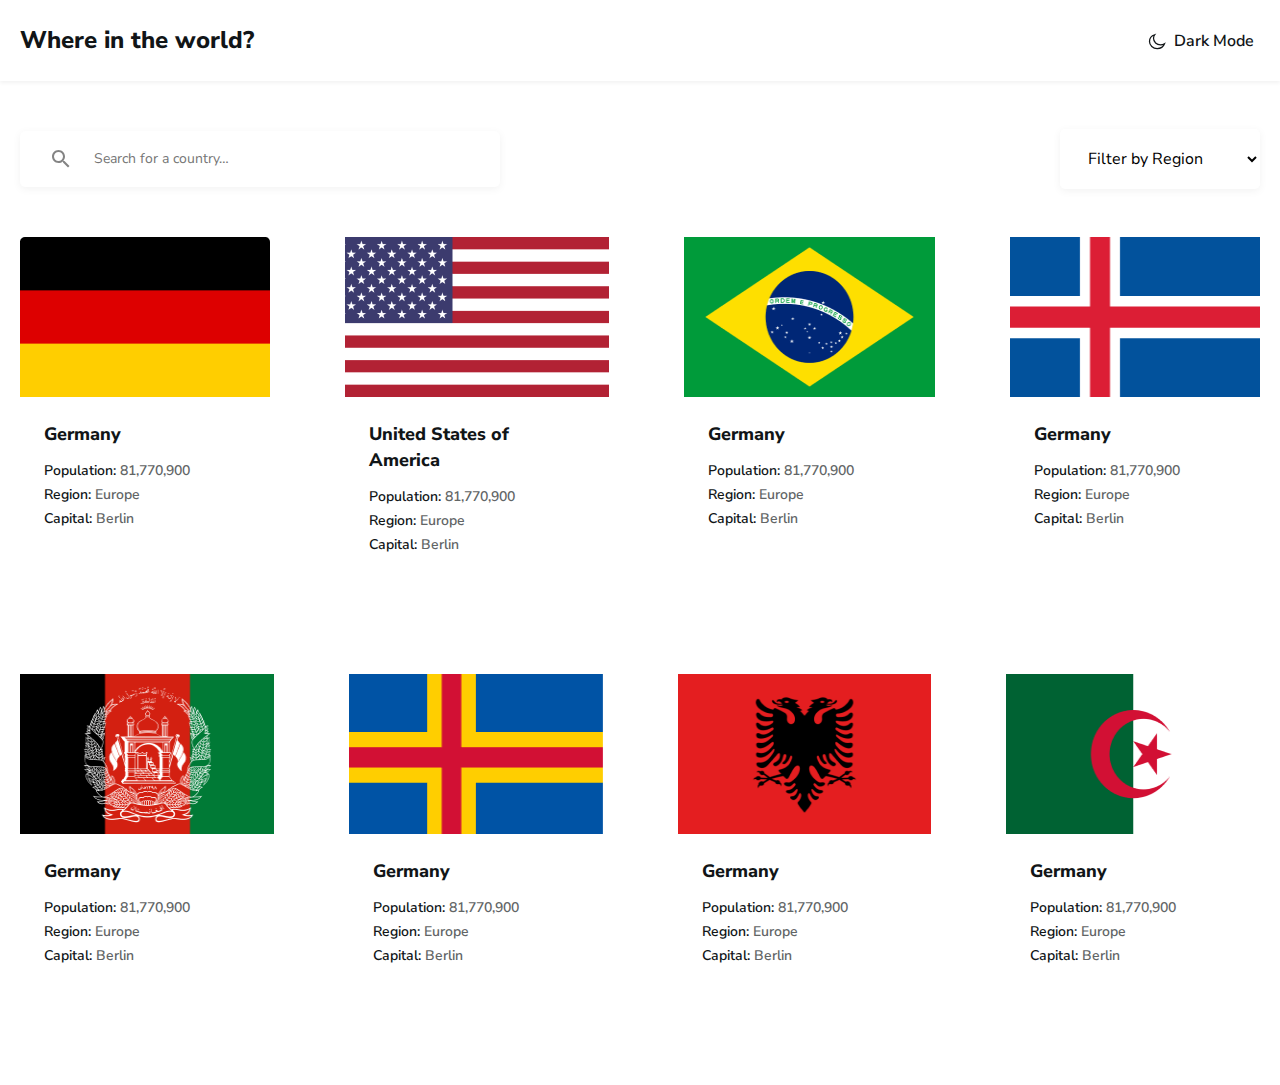
==== index.html @ e4e010d7 "initial commit" ====
<!DOCTYPE html>
<html lang="en">

<head>
  <meta charset="UTF-8">
  <meta http-equiv="X-UA-Compatible" content="IE=edge">
  <meta name="viewport" content="width=device-width, initial-scale=1.0">
  <title>Countries</title>

  <!-- GOOGLE-FONTS -->
  <link rel="preconnect" href="https://fonts.googleapis.com">
  <link rel="preconnect" href="https://fonts.gstatic.com" crossorigin>
  <link
    href="https://fonts.googleapis.com/css2?family=Alata&family=Josefin+Sans:wght@300&family=Nunito+Sans:wght@300;400;800&display=swap"
    rel="stylesheet">

  <!-- STYLES -->
  <link rel="stylesheet" href="./css/normalize.css">
  <link rel="stylesheet" href="./css/style.css">
</head>

<body>

  <!-- SITE-HEADER -->
  <header class="site-header">
    <div class="container">
      <div class="site-header-wrapper">
        <h2 class="site-header-heading">Where in the world?</h2>
        <button class="button">Dark Mode</button>
      </div>
    </div>
  </header>

  <main class="main-content">
    <div class="section-search">
      <div class="container">
        <div class="section-search-wrapper">
          <form action="#">
            <input class="search-input" type="text" placeholder="Search for a country…">
          </form>

          <select name="select" id="select" class="select">
            <option value="option">Filter by Region</option>
            <option value="option">Africa</option>
            <option value="option">America</option>
            <option value="option">Asia</option>
            <option value="option">Europe</option>
            <option value="option">Oceania</option>
          </select>

        </div>
      </div>
    </div>


    <!-- SECTION-ABOUT-STATES -->

    <section class="about-states">
      <div class="container">
        <div class="about-states-wrapper">
          <ul class="about-states-list">
            <li class="about-states-list-item"><img class="about-states-img" src="img/flag-germany.png" alt="flag germania" width="264" height="160" srcset="img/flag-germany.png 1x, img/flag-germany.png@2x 2x">
              <div class="item-block">
                <h2 class="about-states-heading">Germany</h2>
                <p class="about-states-text">Population: <span class="info">81,770,900</span></p>
                <p class="about-states-text">Region: <span class="info"> Europe</span></p>
                <p class="about-states-text">Capital: <span class="info"> Berlin</span></p>
              </div>
            </li>
            <li class="about-states-list-item"><img class="about-states-img" src="img/flag-usa.png" alt="flag usa" width="264" height="160" srcset="img/flag-usa.png 1x, img/flag-usa.png@2x 2x">
              <div class="item-block">
                <h2 class="about-states-heading">United States of America</h2>
                <p class="about-states-text">Population: <span class="info">81,770,900</span></p>
                <p class="about-states-text">Region: <span class="info"> Europe</span></p>
                <p class="about-states-text">Capital: <span class="info"> Berlin</span></p>
              </div>
            </li>
            <li class="about-states-list-item"><img class="about-states-img" src="img/flag-brasil.png" alt="flag germania" width="264" height="160" srcset="img/flag-brasil.png 1x, img/flag-brasil.png@2x 2x">
              <div class="item-block">
                <h2 class="about-states-heading">Germany</h2>
                <p class="about-states-text">Population: <span class="info">81,770,900</span></p>
                <p class="about-states-text">Region: <span class="info"> Europe</span></p>
                <p class="about-states-text">Capital: <span class="info"> Berlin</span></p>
              </div>
            </li>
            <li class="about-states-list-item"><img class="about-states-img" src="img/flag-island.png" alt="flag germania" width="264" height="160" srcset="img/flag-island.png 1x, img/flag-island.png@2x 2x">
              <div class="item-block">
                <h2 class="about-states-heading">Germany</h2>
                <p class="about-states-text">Population: <span class="info">81,770,900</span></p>
                <p class="about-states-text">Region: <span class="info"> Europe</span></p>
                <p class="about-states-text">Capital: <span class="info"> Berlin</span></p>
              </div>
            </li>
          </ul>

          <ul class="about-states-list">
            <li class="about-states-list-item about-states-item"><img class="about-states-img" src="img/flag-afganistan.png" alt="flag germania" width="264" height="160" srcset="img/flag-afganistan.png 1x, img/flag-afganistan.png@2x 2x">
              <div class="item-block">
                <h2 class="about-states-heading">Germany</h2>
                <p class="about-states-text">Population: <span class="info">81,770,900</span></p>
                <p class="about-states-text">Region: <span class="info"> Europe</span></p>
                <p class="about-states-text">Capital: <span class="info"> Berlin</span></p>
              </div>
            </li>
            <li class="about-states-list-item about-states-item"><img class="about-states-img" src="img/aland-islands.png" alt="flag germania" width="264" height="160" srcset="img/aland-islands.png 1x, img/flag-aland-islands.png@2x 2x">
              <div class="item-block">
                <h2 class="about-states-heading">Germany</h2>
                <p class="about-states-text">Population: <span class="info">81,770,900</span></p>
                <p class="about-states-text">Region: <span class="info"> Europe</span></p>
                <p class="about-states-text">Capital: <span class="info"> Berlin</span></p>
              </div>
            </li>
            <li class="about-states-list-item about-states-item"><img class="about-states-img" src="img/flag-albaniya.png" alt="flag germania" width="264" height="160" srcset="img/flag-albaniya.png 1x, img/flag-albaniya.png@2x 2x">
              <div class="item-block">
                <h2 class="about-states-heading">Germany</h2>
                <p class="about-states-text">Population: <span class="info">81,770,900</span></p>
                <p class="about-states-text">Region: <span class="info"> Europe</span></p>
                <p class="about-states-text">Capital: <span class="info"> Berlin</span></p>
              </div>
            </li>
            <li class="about-states-list-item about-states-item"><img class="about-states-img" src="img/flag-alegria.png" alt="flag germania" width="264" height="160" srcset="img/flag-alegria.png 1x, img/flag-alegria.png@2x 2x">
              <div class="item-block">
                <h2 class="about-states-heading">Germany</h2>
                <p class="about-states-text">Population: <span class="info">81,770,900</span></p>
                <p class="about-states-text">Region: <span class="info"> Europe</span></p>
                <p class="about-states-text">Capital: <span class="info"> Berlin</span></p>
              </div>
            </li>
          </ul>
        </div>
      </div>
    </section>
  </main>
  <script src="./js/main.js"></script>
</body>

</html>
---- css/style.css ----
/* CUSTOM */
:root {
  --primary: #111517;
  --text-color:#333;
}

* {
  box-sizing: border-box;
}

/* GLOBAL FOCUS */
*:focus {
  outline: 3px dashed var(--hover-color);
  outline-offset: 3px;
  transition: 0.4s ease;
}

html {
  height: 100%;
  scroll-behavior: smooth;
}

body {
  display: flex;
  flex-direction: column;
  height: 100%;
  padding: 0;
  margin: 0;
  font-family: 'Nunito Sans', 'Arial', sans-serif;
  font-weight: 300;
}

img {
  max-width: 100%;
  height: auto;
}

 /* CONTAINER */
 .container {
  width: 100%;
  max-width: 1280px;
  padding-left: 20px;
  padding-right: 20px;
  margin-left: auto;
  margin-right: auto;
}

.dark-mode {
  background-color: #000;
  color: #fff;
}

/* SITE-HEADER */

.site-header {
  padding-top: 24px;
  padding-bottom: 24px;
  margin-bottom: 24px;
  background-color: #fff;
  box-shadow: 0px 2px 4px rgba(0, 0, 0, 0.0562443);
}

.site-header-wrapper {
  display: flex;
  justify-content: space-between;
  align-items: center;
}

.site-header-heading {
  display: inline-block;
  margin: 0;
  flex-shrink: 0;
  font-size: 24px;
  font-weight: 800;
  line-height: 33px;
  color: var(--primary);
}

.button {
  flex-shrink: 0;
  padding-left: 27px;
  font-size: 16px;
  font-weight: 600;
  line-height: 22px;
  border: none;
  color: var(--primary);
  background-color: #fff;
  font-weight: 600;
  background-image: url("../img/month.svg");
  background-repeat: no-repeat;
  background-position:  left center;
}


/* SECTION-SEARCH-WRAPPER */

.section-search {
  padding-top: 24px;
  padding-bottom: 24px;
}

.section-search-wrapper {
  display: flex;
  justify-content: space-between;
  align-items: center;
}

.search-input {
  width: 480px;
  padding-top: 18px;
  padding-bottom: 18px;
  padding-left: 74px;
  font-size: 14px;
  font-weight: 400;
  line-height: 20px;
  border: none;
  background-color: #fff;
  color: #848484;
  box-shadow: 0px 2px 9px rgba(0, 0, 0, 0.0532439);
  border-radius: 5px;
  background-image: url("../img/search.svg");
  background-repeat: no-repeat;
  background-size: 18px 18px;
  background-position: 32px center ;
}

.select {
  width: 200px;
  padding: 18px 7px 18px 24px;
  border: none;
  background: #fff;
  box-shadow: 0px 2px 9px rgba(0, 0, 0, 0.0532439);
  border-radius: 5px;
}


/* SECTION-ABOUT-STATES */

.about-states {
  padding-top: 24px;
}

.about-states-wrapper {
  color: #fafafa;
}

.about-states-list {
  display: flex;
  flex-wrap: nowrap;
  padding: 0;
  margin: 0;
  list-style: none;
  flex-shrink: 0;
}

.about-states-list-item {
  max-width: 264px;
}

.about-states-list-item:not(:last-child) {
  margin-right: 75px;
  margin-bottom: 75px;
}

.about-states-item {
  margin-bottom: 0;
}

.about-states-img {
  display: block;
  width: 264px;
  height: 160px;
}

.item-block {
  padding: 24px 75px 46px 24px;
}

.about-states-heading {
  margin: 0;
  margin-bottom: 16px;
  display: inline-block;
  font-size: 18px;
  font-weight: 800;
  line-height: 26px;
  color: var(--primary);
}

.about-states-text {
  margin: 0;
  font-size: 14px;
  font-weight: 600;
  line-height: 16px;
  color: var(--primary);
}

.about-states-text:not(:last-child) {
  margin-bottom: 8px;
}

.info {
  color: rgb(98,101,102);
}
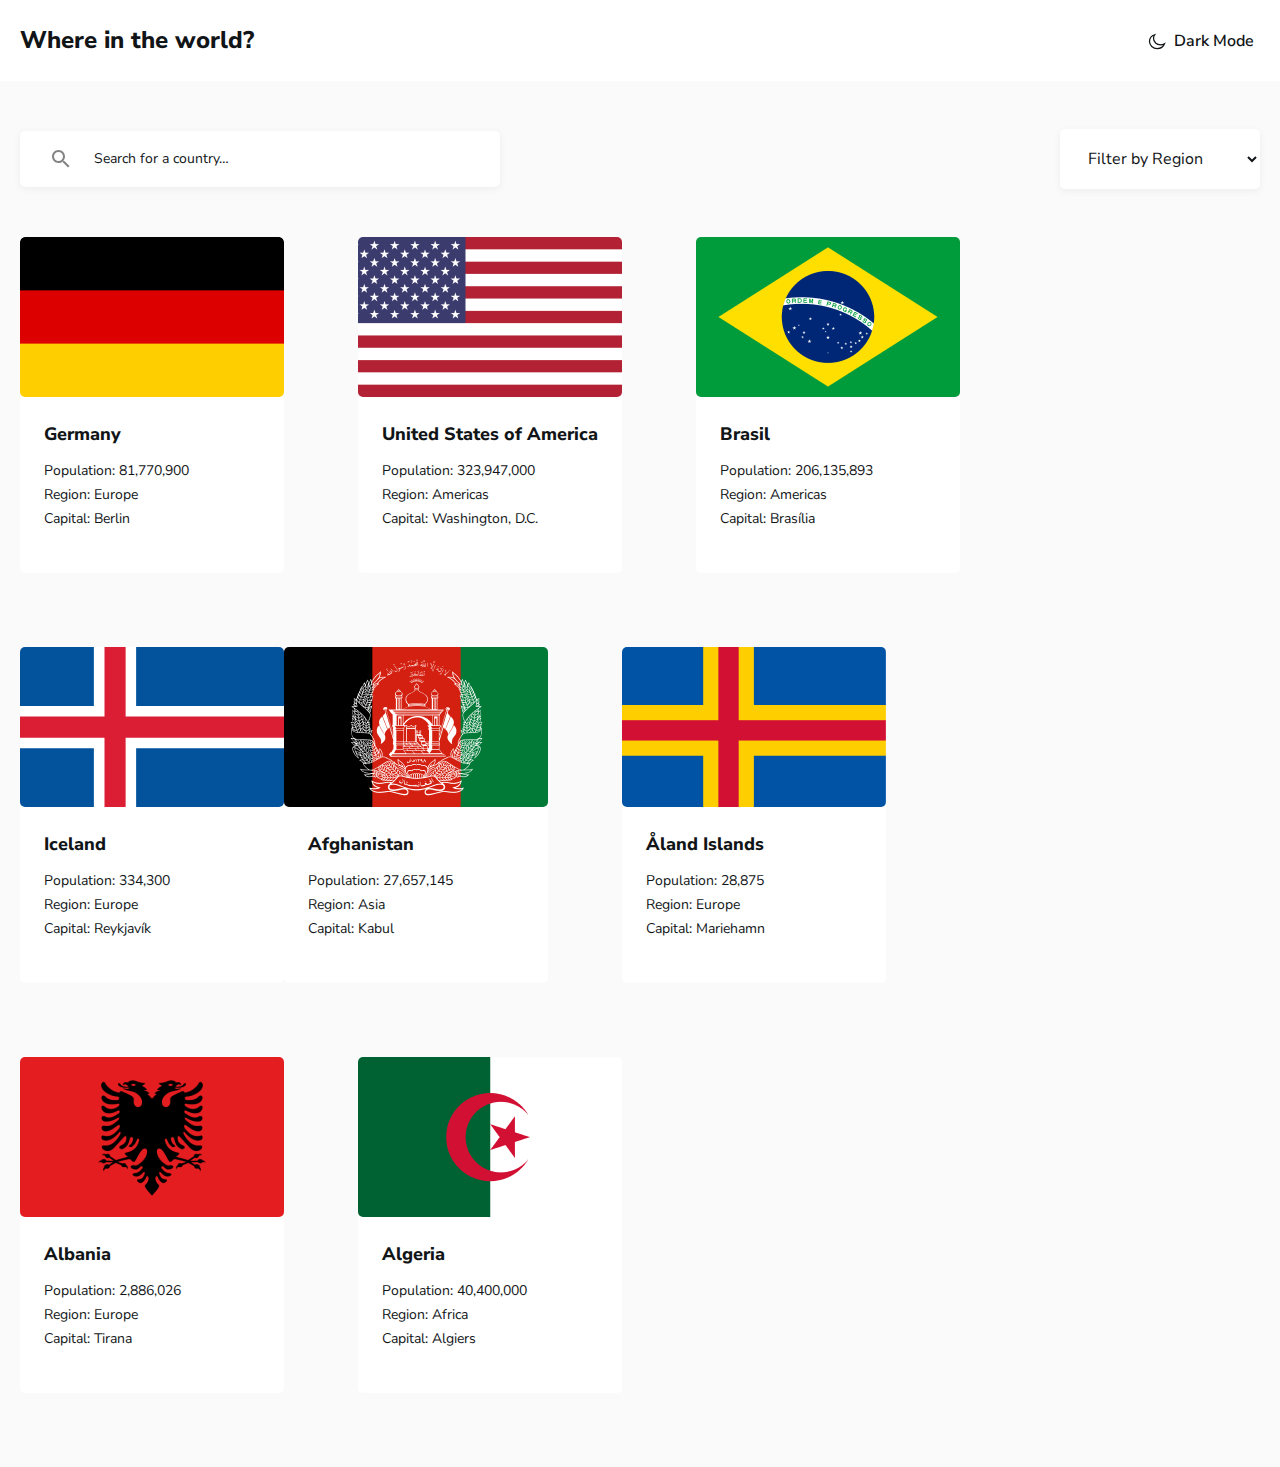
==== commit 149659ea: "add main-content and styles" ====
--- a/index.html
+++ b/index.html
@@ -61,7 +61,7 @@
           <ul class="about-states-list">
             <li class="about-states-list-item"><img class="about-states-img" src="img/flag-germany.png" alt="flag germania" width="264" height="160" srcset="img/flag-germany.png 1x, img/flag-germany.png@2x 2x">
               <div class="item-block">
-                <h2 class="about-states-heading">Germany</h2>
+                <a href="#" class="about-states-link">Germany</a>
                 <p class="about-states-text">Population: <span class="info">81,770,900</span></p>
                 <p class="about-states-text">Region: <span class="info"> Europe</span></p>
                 <p class="about-states-text">Capital: <span class="info"> Berlin</span></p>
@@ -69,61 +69,58 @@
             </li>
             <li class="about-states-list-item"><img class="about-states-img" src="img/flag-usa.png" alt="flag usa" width="264" height="160" srcset="img/flag-usa.png 1x, img/flag-usa.png@2x 2x">
               <div class="item-block">
-                <h2 class="about-states-heading">United States of America</h2>
-                <p class="about-states-text">Population: <span class="info">81,770,900</span></p>
-                <p class="about-states-text">Region: <span class="info"> Europe</span></p>
-                <p class="about-states-text">Capital: <span class="info"> Berlin</span></p>
+                <a href="#" class="about-states-link">United States of America</a>
+                <p class="about-states-text">Population: <span class="info">323,947,000</span></p>
+                <p class="about-states-text">Region: <span class="info">Americas</span></p>
+                <p class="about-states-text">Capital: <span class="info">Washington, D.C.</span></p>
               </div>
             </li>
             <li class="about-states-list-item"><img class="about-states-img" src="img/flag-brasil.png" alt="flag germania" width="264" height="160" srcset="img/flag-brasil.png 1x, img/flag-brasil.png@2x 2x">
               <div class="item-block">
-                <h2 class="about-states-heading">Germany</h2>
-                <p class="about-states-text">Population: <span class="info">81,770,900</span></p>
-                <p class="about-states-text">Region: <span class="info"> Europe</span></p>
-                <p class="about-states-text">Capital: <span class="info"> Berlin</span></p>
+                <a href="#" class="about-states-link">Brasil</a>
+                <p class="about-states-text">Population: <span class="info">206,135,893</span></p>
+                <p class="about-states-text">Region: <span class="info">Americas</span></p>
+                <p class="about-states-text">Capital: <span class="info">Brasília</span></p>
               </div>
             </li>
             <li class="about-states-list-item"><img class="about-states-img" src="img/flag-island.png" alt="flag germania" width="264" height="160" srcset="img/flag-island.png 1x, img/flag-island.png@2x 2x">
               <div class="item-block">
-                <h2 class="about-states-heading">Germany</h2>
-                <p class="about-states-text">Population: <span class="info">81,770,900</span></p>
+                <a href="#" class="about-states-link">Iceland</a>
+                <p class="about-states-text">Population: <span class="info">334,300</span></p>
                 <p class="about-states-text">Region: <span class="info"> Europe</span></p>
-                <p class="about-states-text">Capital: <span class="info"> Berlin</span></p>
+                <p class="about-states-text">Capital: <span class="info">Reykjavík</span></p>
               </div>
             </li>
-          </ul>
-
-          <ul class="about-states-list">
             <li class="about-states-list-item about-states-item"><img class="about-states-img" src="img/flag-afganistan.png" alt="flag germania" width="264" height="160" srcset="img/flag-afganistan.png 1x, img/flag-afganistan.png@2x 2x">
               <div class="item-block">
-                <h2 class="about-states-heading">Germany</h2>
-                <p class="about-states-text">Population: <span class="info">81,770,900</span></p>
-                <p class="about-states-text">Region: <span class="info"> Europe</span></p>
-                <p class="about-states-text">Capital: <span class="info"> Berlin</span></p>
+                <a href="#" class="about-states-link">Afghanistan</a>
+                <p class="about-states-text">Population: <span class="info"> 27,657,145</span></p>
+                <p class="about-states-text">Region: <span class="info">Asia</span></p>
+                <p class="about-states-text">Capital: <span class="info">Kabul</span></p>
               </div>
             </li>
             <li class="about-states-list-item about-states-item"><img class="about-states-img" src="img/aland-islands.png" alt="flag germania" width="264" height="160" srcset="img/aland-islands.png 1x, img/flag-aland-islands.png@2x 2x">
               <div class="item-block">
-                <h2 class="about-states-heading">Germany</h2>
-                <p class="about-states-text">Population: <span class="info">81,770,900</span></p>
-                <p class="about-states-text">Region: <span class="info"> Europe</span></p>
-                <p class="about-states-text">Capital: <span class="info"> Berlin</span></p>
+                <a href="#" class="about-states-link">Åland Islands</a>
+                <p class="about-states-text">Population: <span class="info">28,875</span></p>
+                <p class="about-states-text">Region: <span class="info">Europe</span></p>
+                <p class="about-states-text">Capital: <span class="info">Mariehamn</span></p>
               </div>
             </li>
             <li class="about-states-list-item about-states-item"><img class="about-states-img" src="img/flag-albaniya.png" alt="flag germania" width="264" height="160" srcset="img/flag-albaniya.png 1x, img/flag-albaniya.png@2x 2x">
               <div class="item-block">
-                <h2 class="about-states-heading">Germany</h2>
-                <p class="about-states-text">Population: <span class="info">81,770,900</span></p>
+                <a href="#" class="about-states-link">Albania</a>
+                <p class="about-states-text">Population: <span class="info">2,886,026</span></p>
                 <p class="about-states-text">Region: <span class="info"> Europe</span></p>
-                <p class="about-states-text">Capital: <span class="info"> Berlin</span></p>
+                <p class="about-states-text">Capital: <span class="info">Tirana</span></p>
               </div>
             </li>
             <li class="about-states-list-item about-states-item"><img class="about-states-img" src="img/flag-alegria.png" alt="flag germania" width="264" height="160" srcset="img/flag-alegria.png 1x, img/flag-alegria.png@2x 2x">
               <div class="item-block">
-                <h2 class="about-states-heading">Germany</h2>
-                <p class="about-states-text">Population: <span class="info">81,770,900</span></p>
-                <p class="about-states-text">Region: <span class="info"> Europe</span></p>
-                <p class="about-states-text">Capital: <span class="info"> Berlin</span></p>
+                <a href="#" class="about-states-link">Algeria</a>
+                <p class="about-states-text">Population: <span class="info">40,400,000</span></p>
+                <p class="about-states-text">Region: <span class="info">Africa</span></p>
+                <p class="about-states-text">Capital: <span class="info">Algiers</span></p>
               </div>
             </li>
           </ul>
--- a/css/style.css
+++ b/css/style.css
@@ -1,7 +1,24 @@
 /* CUSTOM */
 :root {
   --primary: #111517;
-  --text-color:#333;
+  --header-bg: #fff;
+  --main-content-bg: #FAFAFA;
+  --card-bg: #fff;
+  --card-text: #111517;
+  --text-color: #979899;
+  --select-text: #111517;
+  --button-color: #fff;
+}
+
+.dark-mode {
+  --primary: #fff;
+  --header-bg: #2B3844;
+  --main-content-bg: #202C36;
+  --card-bg: #2B3844;
+  --card-text:#848484;
+  --text-color: #fff;
+  --select-text: #fff;
+  --button-color: #111517;
 }
 
 * {
@@ -38,25 +55,21 @@
  /* CONTAINER */
  .container {
   width: 100%;
-  max-width: 1280px;
+  max-width: 1320px;
   padding-left: 20px;
   padding-right: 20px;
   margin-left: auto;
   margin-right: auto;
 }
 
-.dark-mode {
-  background-color: #000;
-  color: #fff;
-}
+
 
 /* SITE-HEADER */
 
 .site-header {
   padding-top: 24px;
   padding-bottom: 24px;
-  margin-bottom: 24px;
-  background-color: #fff;
+  background-color: var(--header-bg);
   box-shadow: 0px 2px 4px rgba(0, 0, 0, 0.0562443);
 }
 
@@ -84,11 +97,17 @@
   line-height: 22px;
   border: none;
   color: var(--primary);
-  background-color: #fff;
+  background-color: initial;
   font-weight: 600;
   background-image: url("../img/month.svg");
   background-repeat: no-repeat;
   background-position:  left center;
+}
+
+
+.main-content {
+  padding-top: 24px;
+  background-color: var(--main-content-bg);
 }
 
 
@@ -114,8 +133,8 @@
   font-weight: 400;
   line-height: 20px;
   border: none;
-  background-color: #fff;
-  color: #848484;
+  background-color: var(--header-bg);
+  color:var(--primary);
   box-shadow: 0px 2px 9px rgba(0, 0, 0, 0.0532439);
   border-radius: 5px;
   background-image: url("../img/search.svg");
@@ -124,11 +143,19 @@
   background-position: 32px center ;
 }
 
+.search-input::placeholder {
+  font-size: 14px;
+  font-weight: 400;
+  line-height: 20px;
+  color:var(--primary);
+}
+
 .select {
   width: 200px;
   padding: 18px 7px 18px 24px;
   border: none;
-  background: #fff;
+  background-color: var(--header-bg);
+  color:var(--primary);
   box-shadow: 0px 2px 9px rgba(0, 0, 0, 0.0532439);
   border-radius: 5px;
 }
@@ -138,15 +165,12 @@
 
 .about-states {
   padding-top: 24px;
-}
-
-.about-states-wrapper {
-  color: #fafafa;
+
 }
 
 .about-states-list {
   display: flex;
-  flex-wrap: nowrap;
+  flex-wrap: wrap;
   padding: 0;
   margin: 0;
   list-style: none;
@@ -155,28 +179,28 @@
 
 .about-states-list-item {
   max-width: 264px;
-}
-
-.about-states-list-item:not(:last-child) {
-  margin-right: 75px;
-  margin-bottom: 75px;
-}
-
-.about-states-item {
-  margin-bottom: 0;
+  border-radius: 5px;
+  background-color: var(--card-bg);
+  margin-right: 74px;
+  margin-bottom: 74px;
+}
+
+.about-states-list-item:nth-child(4n) {
+  margin-right: 0;
 }
 
 .about-states-img {
   display: block;
   width: 264px;
   height: 160px;
+  border-radius: 5px;
 }
 
 .item-block {
-  padding: 24px 75px 46px 24px;
-}
-
-.about-states-heading {
+  padding: 24px 0px 46px 24px;
+}
+
+.about-states-link {
   margin: 0;
   margin-bottom: 16px;
   display: inline-block;
@@ -184,12 +208,13 @@
   font-weight: 800;
   line-height: 26px;
   color: var(--primary);
+  text-decoration: none;
 }
 
 .about-states-text {
   margin: 0;
   font-size: 14px;
-  font-weight: 600;
+  font-weight: 400;
   line-height: 16px;
   color: var(--primary);
 }
@@ -199,5 +224,8 @@
 }
 
 .info {
-  color: rgb(98,101,102);
+  font-size: 14px;
+  font-weight: 400;
+  line-height: 16px;
+  color: var(--card-text);
 }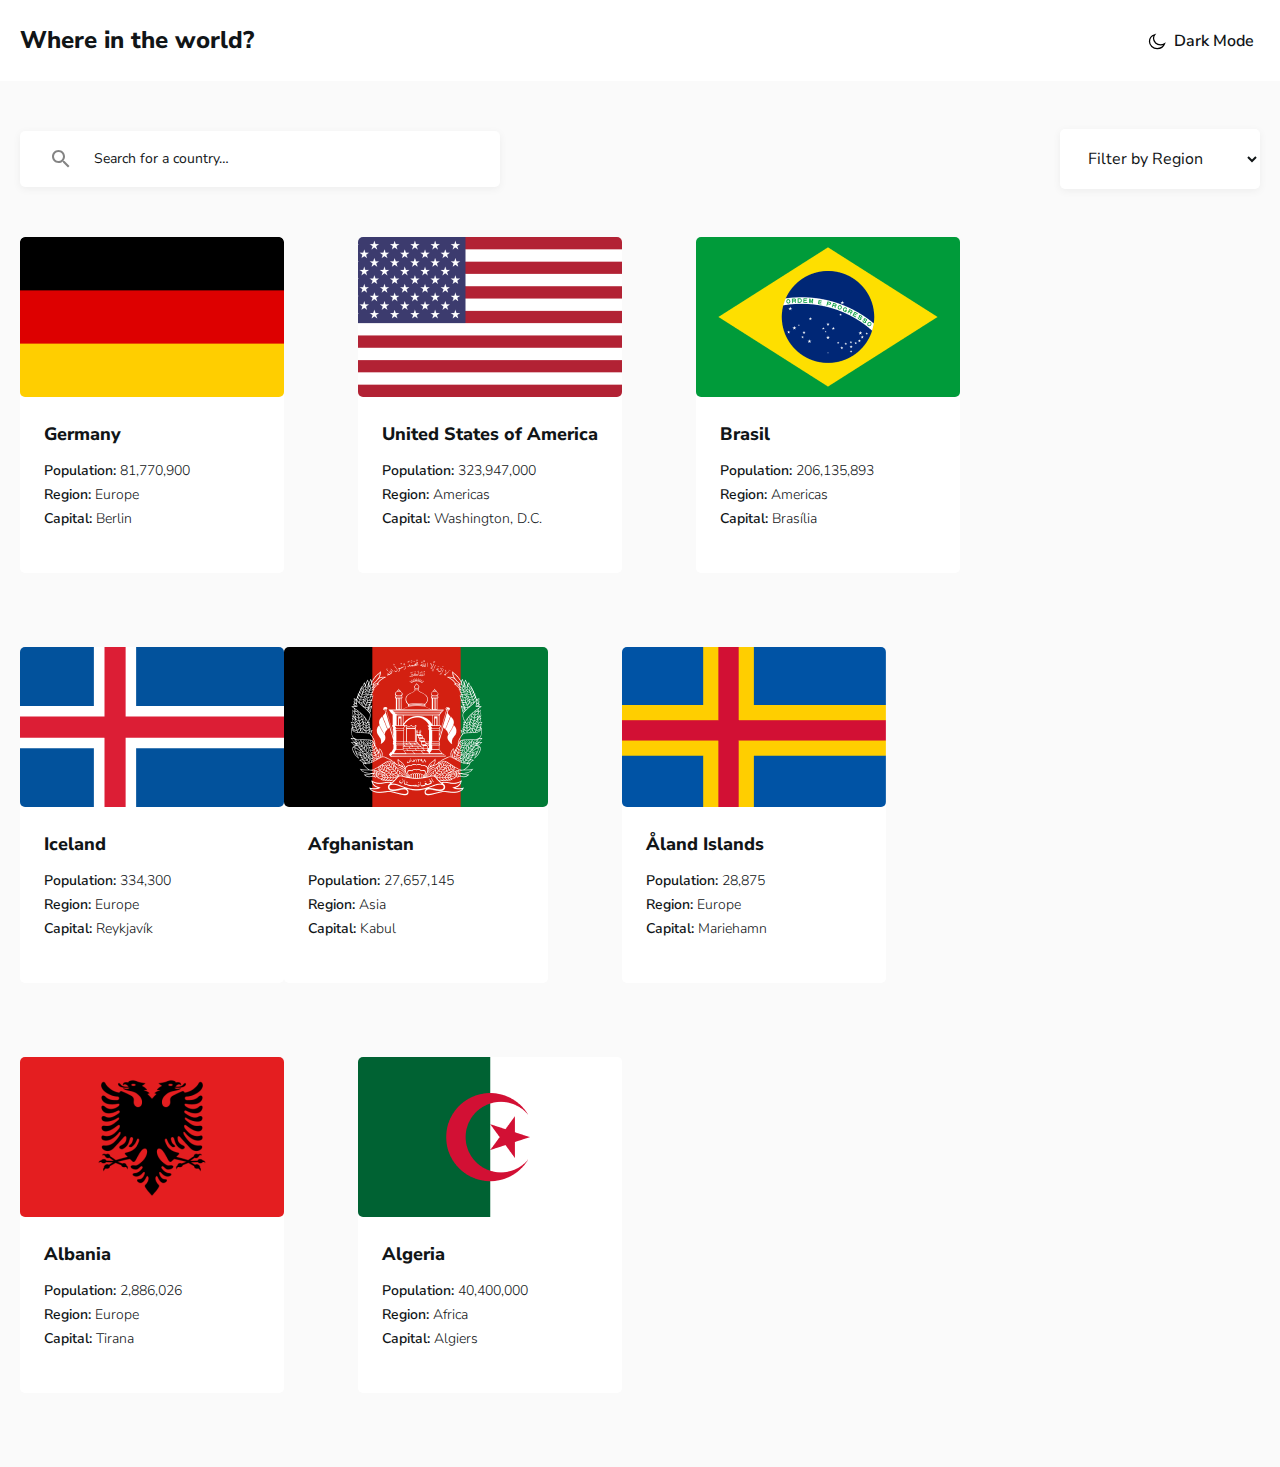
==== commit fc8e3f07: "Add page more and styles" ====
--- a/index.html
+++ b/index.html
@@ -26,7 +26,7 @@
     <div class="container">
       <div class="site-header-wrapper">
         <h2 class="site-header-heading">Where in the world?</h2>
-        <button class="button">Dark Mode</button>
+        <button class="button" type="button" id="chk">Dark Mode</button>
       </div>
     </div>
   </header>
@@ -40,7 +40,7 @@
           </form>
 
           <select name="select" id="select" class="select">
-            <option value="option">Filter by Region</option>
+            <option value="option" disabled selected>Filter by Region</option>
             <option value="option">Africa</option>
             <option value="option">America</option>
             <option value="option">Asia</option>
@@ -59,23 +59,27 @@
       <div class="container">
         <div class="about-states-wrapper">
           <ul class="about-states-list">
-            <li class="about-states-list-item"><img class="about-states-img" src="img/flag-germany.png" alt="flag germania" width="264" height="160" srcset="img/flag-germany.png 1x, img/flag-germany.png@2x 2x">
+            <li class="about-states-list-item"><img class="about-states-img" src="img/flag-germany.png"
+                alt="flag germania" width="264" height="160"
+                srcset="img/flag-germany.png 1x, img/flag-germany.png@2x 2x">
               <div class="item-block">
-                <a href="#" class="about-states-link">Germany</a>
+                <a href="more.html" class="about-states-link">Germany</a>
                 <p class="about-states-text">Population: <span class="info">81,770,900</span></p>
                 <p class="about-states-text">Region: <span class="info"> Europe</span></p>
                 <p class="about-states-text">Capital: <span class="info"> Berlin</span></p>
               </div>
             </li>
-            <li class="about-states-list-item"><img class="about-states-img" src="img/flag-usa.png" alt="flag usa" width="264" height="160" srcset="img/flag-usa.png 1x, img/flag-usa.png@2x 2x">
+            <li class="about-states-list-item"><img class="about-states-img" src="img/flag-usa.png" alt="flag usa"
+                width="264" height="160" srcset="img/flag-usa.png 1x, img/flag-usa.png@2x 2x">
               <div class="item-block">
-                <a href="#" class="about-states-link">United States of America</a>
+                <a href="more.html" class="about-states-link">United States of America</a>
                 <p class="about-states-text">Population: <span class="info">323,947,000</span></p>
                 <p class="about-states-text">Region: <span class="info">Americas</span></p>
                 <p class="about-states-text">Capital: <span class="info">Washington, D.C.</span></p>
               </div>
             </li>
-            <li class="about-states-list-item"><img class="about-states-img" src="img/flag-brasil.png" alt="flag germania" width="264" height="160" srcset="img/flag-brasil.png 1x, img/flag-brasil.png@2x 2x">
+            <li class="about-states-list-item"><img class="about-states-img" src="img/flag-brasil.png"
+                alt="flag germania" width="264" height="160" srcset="img/flag-brasil.png 1x, img/flag-brasil.png@2x 2x">
               <div class="item-block">
                 <a href="#" class="about-states-link">Brasil</a>
                 <p class="about-states-text">Population: <span class="info">206,135,893</span></p>
@@ -83,41 +87,50 @@
                 <p class="about-states-text">Capital: <span class="info">Brasília</span></p>
               </div>
             </li>
-            <li class="about-states-list-item"><img class="about-states-img" src="img/flag-island.png" alt="flag germania" width="264" height="160" srcset="img/flag-island.png 1x, img/flag-island.png@2x 2x">
+            <li class="about-states-list-item"><img class="about-states-img" src="img/flag-island.png"
+                alt="flag germania" width="264" height="160" srcset="img/flag-island.png 1x, img/flag-island.png@2x 2x">
               <div class="item-block">
-                <a href="#" class="about-states-link">Iceland</a>
+                <a href="more.html" class="about-states-link">Iceland</a>
                 <p class="about-states-text">Population: <span class="info">334,300</span></p>
                 <p class="about-states-text">Region: <span class="info"> Europe</span></p>
                 <p class="about-states-text">Capital: <span class="info">Reykjavík</span></p>
               </div>
             </li>
-            <li class="about-states-list-item about-states-item"><img class="about-states-img" src="img/flag-afganistan.png" alt="flag germania" width="264" height="160" srcset="img/flag-afganistan.png 1x, img/flag-afganistan.png@2x 2x">
+            <li class="about-states-list-item about-states-item"><img class="about-states-img"
+                src="img/flag-afganistan.png" alt="flag germania" width="264" height="160"
+                srcset="img/flag-afganistan.png 1x, img/flag-afganistan.png@2x 2x">
               <div class="item-block">
-                <a href="#" class="about-states-link">Afghanistan</a>
+                <a href="more.html" class="about-states-link">Afghanistan</a>
                 <p class="about-states-text">Population: <span class="info"> 27,657,145</span></p>
                 <p class="about-states-text">Region: <span class="info">Asia</span></p>
                 <p class="about-states-text">Capital: <span class="info">Kabul</span></p>
               </div>
             </li>
-            <li class="about-states-list-item about-states-item"><img class="about-states-img" src="img/aland-islands.png" alt="flag germania" width="264" height="160" srcset="img/aland-islands.png 1x, img/flag-aland-islands.png@2x 2x">
+            <li class="about-states-list-item about-states-item"><img class="about-states-img"
+                src="img/aland-islands.png" alt="flag germania" width="264" height="160"
+                srcset="img/aland-islands.png 1x, img/flag-aland-islands.png@2x 2x">
               <div class="item-block">
-                <a href="#" class="about-states-link">Åland Islands</a>
+                <a href="more.html" class="about-states-link">Åland Islands</a>
                 <p class="about-states-text">Population: <span class="info">28,875</span></p>
                 <p class="about-states-text">Region: <span class="info">Europe</span></p>
                 <p class="about-states-text">Capital: <span class="info">Mariehamn</span></p>
               </div>
             </li>
-            <li class="about-states-list-item about-states-item"><img class="about-states-img" src="img/flag-albaniya.png" alt="flag germania" width="264" height="160" srcset="img/flag-albaniya.png 1x, img/flag-albaniya.png@2x 2x">
+            <li class="about-states-list-item about-states-item"><img class="about-states-img"
+                src="img/flag-albaniya.png" alt="flag germania" width="264" height="160"
+                srcset="img/flag-albaniya.png 1x, img/flag-albaniya.png@2x 2x">
               <div class="item-block">
-                <a href="#" class="about-states-link">Albania</a>
+                <a href="more.html" class="about-states-link">Albania</a>
                 <p class="about-states-text">Population: <span class="info">2,886,026</span></p>
                 <p class="about-states-text">Region: <span class="info"> Europe</span></p>
                 <p class="about-states-text">Capital: <span class="info">Tirana</span></p>
               </div>
             </li>
-            <li class="about-states-list-item about-states-item"><img class="about-states-img" src="img/flag-alegria.png" alt="flag germania" width="264" height="160" srcset="img/flag-alegria.png 1x, img/flag-alegria.png@2x 2x">
+            <li class="about-states-list-item about-states-item"><img class="about-states-img"
+                src="img/flag-alegria.png" alt="flag germania" width="264" height="160"
+                srcset="img/flag-alegria.png 1x, img/flag-alegria.png@2x 2x">
               <div class="item-block">
-                <a href="#" class="about-states-link">Algeria</a>
+                <a href="more.html" class="about-states-link">Algeria</a>
                 <p class="about-states-text">Population: <span class="info">40,400,000</span></p>
                 <p class="about-states-text">Region: <span class="info">Africa</span></p>
                 <p class="about-states-text">Capital: <span class="info">Algiers</span></p>
--- a/css/style.css
+++ b/css/style.css
@@ -27,7 +27,7 @@
 
 /* GLOBAL FOCUS */
 *:focus {
-  outline: 3px dashed var(--hover-color);
+  outline: 3px dashed var(--primary);
   outline-offset: 3px;
   transition: 0.4s ease;
 }
@@ -82,6 +82,7 @@
 .site-header-heading {
   display: inline-block;
   margin: 0;
+  margin-right: 25px;
   flex-shrink: 0;
   font-size: 24px;
   font-weight: 800;
@@ -165,7 +166,6 @@
 
 .about-states {
   padding-top: 24px;
-
 }
 
 .about-states-list {
@@ -201,6 +201,7 @@
 }
 
 .about-states-link {
+  display: inline-block;
   margin: 0;
   margin-bottom: 16px;
   display: inline-block;
@@ -214,7 +215,7 @@
 .about-states-text {
   margin: 0;
   font-size: 14px;
-  font-weight: 400;
+  font-weight: 600;
   line-height: 16px;
   color: var(--primary);
 }
@@ -225,7 +226,111 @@
 
 .info {
   font-size: 14px;
-  font-weight: 400;
+  font-weight: 300;
   line-height: 16px;
-  color: var(--card-text);
-}+  color: var(--primary);
+}
+
+
+
+/* PAGE MORE */
+.main-page-more {
+  padding-top: 80px;
+  padding-bottom: 343px;
+}
+
+.site-main {
+}
+
+.back-link-block {
+  padding-bottom: 80px;
+}
+.back-link {
+  display: inline-block;
+  padding: 10px 32px;
+  font-size: 16px;
+  font-weight: 300;
+  line-height: 20px;
+  box-shadow: 0px 0px 7px rgba(0, 0, 0, 0.293139);
+  border-radius: 6px;
+  color: var(--primary);
+  text-decoration: none;
+}
+
+.back-link-text {
+  margin-left: 11px;
+}
+
+.warapper {
+  display: flex;
+  justify-content: space-between;
+  align-items: center;
+}
+.flag-img {
+  display: block;
+  width: 560px;
+  height: 401px;
+  border-radius: 5px;
+}
+.text-info-wrapper {
+  display: flex;
+  justify-content: space-between;
+}
+.more-info-heading {
+  display: inline-block;
+  margin: 0;
+  margin-bottom: 23px;
+  font-size: 32px;
+  font-weight: 800;
+  line-height: 44px;
+  color: var(--primary);
+}
+.more-info-text-block-left {
+  margin-right: 141px;
+}
+.about-states-text {
+}
+.info {
+}
+.more-info-text-block-right {
+}
+
+.more-info-bottom-block {
+  padding-top: 70px;
+}
+.bottom-block-heading {
+  display: inline-block;
+  margin: 0;
+  margin-right: 15px;
+  font-weight: 600;
+  font-size: 16px;
+  line-height: 24px;
+  color: var(--primary);
+}
+.bottom-block-link {
+  display: inline-block;
+  width: 96px;
+  text-decoration: none;
+  font-size: 14px;
+  font-weight: 300;
+  line-height: 19px;
+  box-shadow: 0px 0px 4px 1px rgba(0, 0, 0, 0.104931);
+  border-radius: 2px;
+  color: var(--primary);
+}
+
+.bottom-block-link-1 {
+  padding: 5px 28px;
+}
+
+.bottom-block-link-2 {
+  padding: 5px 20px;
+}
+
+.bottom-block-link-3 {
+  padding: 5px 10px;
+}
+
+.bottom-block-link:not(:last-child) {
+  margin-right: 10px;
+}
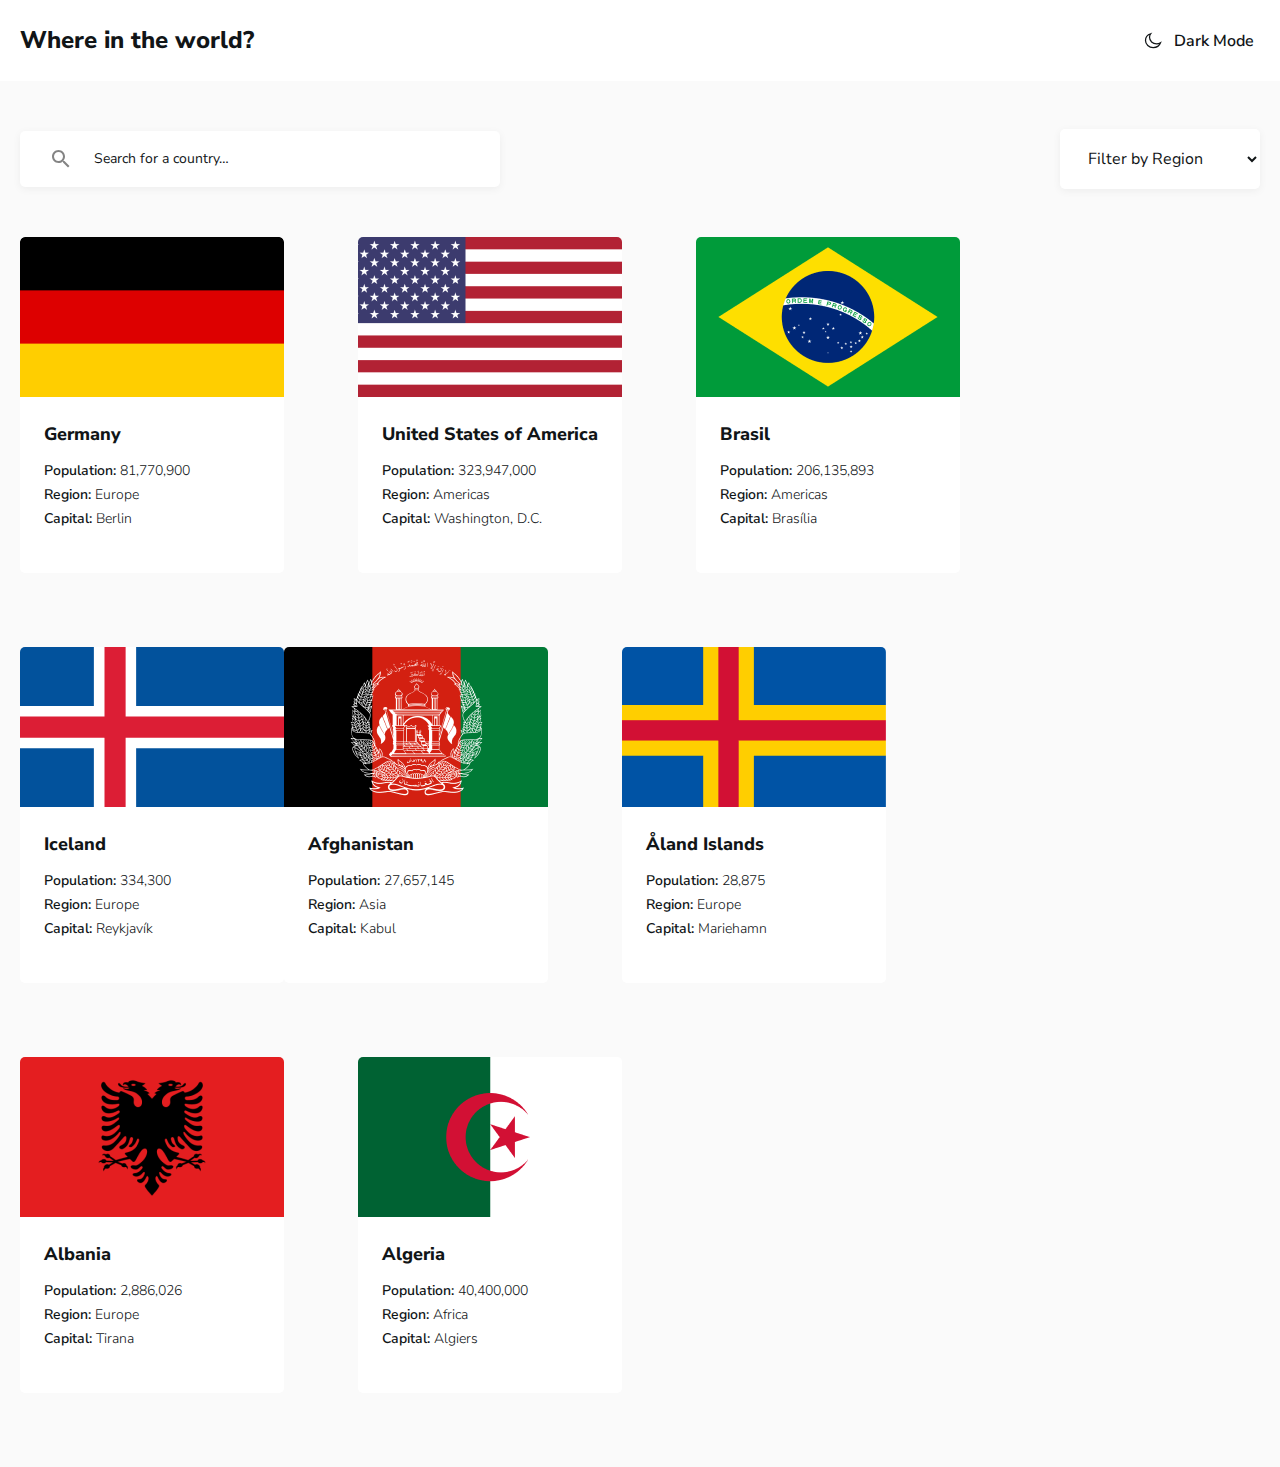
==== commit 72e4b6ac: "Add dark-mode button background img change svg" ====
--- a/index.html
+++ b/index.html
@@ -15,8 +15,10 @@
     rel="stylesheet">
 
   <!-- STYLES -->
-  <link rel="stylesheet" href="./css/normalize.css">
-  <link rel="stylesheet" href="./css/style.css">
+  <link rel="stylesheet" href="css/min.css">
+
+  <!-- <link rel="stylesheet" href="./css/normalize.css">
+  <link rel="stylesheet" href="./css/style.css"> -->
 </head>
 
 <body>
@@ -26,7 +28,12 @@
     <div class="container">
       <div class="site-header-wrapper">
         <h2 class="site-header-heading">Where in the world?</h2>
-        <button class="button" type="button" id="chk">Dark Mode</button>
+        <button class="button" type="button" id="chk">
+          <svg width="20" height="20" viewBox="0 0 20 20" fill="none" xmlns="http://www.w3.org/2000/svg">
+            <path fill-rule="evenodd" clip-rule="evenodd" d="M13.5532 13.815C9.66857 13.815 6.51929 10.9278 6.51929 7.36821C6.51929 6.0253 6.96679 4.78158 7.73143 3.75C4.69036 4.69515 2.5 7.33122 2.5 10.4381C2.5 14.3385 5.94929 17.5 10.2036 17.5C13.5929 17.5 16.4696 15.4932 17.5 12.7045C16.375 13.4048 15.0161 13.815 13.5532 13.815Z" fill="#fff" stroke="currentColor" stroke-width="1.25"/>
+            </svg>
+          <span class="dark-mode-button-text">Dark Mode</span>
+        </button>
       </div>
     </div>
   </header>
@@ -64,36 +71,36 @@
                 srcset="img/flag-germany.png 1x, img/flag-germany.png@2x 2x">
               <div class="item-block">
                 <a href="more.html" class="about-states-link">Germany</a>
-                <p class="about-states-text">Population: <span class="info">81,770,900</span></p>
-                <p class="about-states-text">Region: <span class="info"> Europe</span></p>
-                <p class="about-states-text">Capital: <span class="info"> Berlin</span></p>
+                <h3 class="about-states-text">Population: <span class="info">81,770,900</span></h3>
+                <h3 class="about-states-text">Region: <span class="info"> Europe</span></h3>
+                <h3 class="about-states-text">Capital: <span class="info"> Berlin</span></h3>
               </div>
             </li>
             <li class="about-states-list-item"><img class="about-states-img" src="img/flag-usa.png" alt="flag usa"
                 width="264" height="160" srcset="img/flag-usa.png 1x, img/flag-usa.png@2x 2x">
               <div class="item-block">
                 <a href="more.html" class="about-states-link">United States of America</a>
-                <p class="about-states-text">Population: <span class="info">323,947,000</span></p>
-                <p class="about-states-text">Region: <span class="info">Americas</span></p>
-                <p class="about-states-text">Capital: <span class="info">Washington, D.C.</span></p>
+                <h3 class="about-states-text">Population: <span class="info">323,947,000</span></h3>
+                <h3 class="about-states-text">Region: <span class="info">Americas</span></h3>
+                <h3 class="about-states-text">Capital: <span class="info">Washington, D.C.</span></h3>
               </div>
             </li>
             <li class="about-states-list-item"><img class="about-states-img" src="img/flag-brasil.png"
                 alt="flag germania" width="264" height="160" srcset="img/flag-brasil.png 1x, img/flag-brasil.png@2x 2x">
               <div class="item-block">
-                <a href="#" class="about-states-link">Brasil</a>
-                <p class="about-states-text">Population: <span class="info">206,135,893</span></p>
-                <p class="about-states-text">Region: <span class="info">Americas</span></p>
-                <p class="about-states-text">Capital: <span class="info">Brasília</span></p>
+                <a href="more.html" class="about-states-link">Brasil</a>
+                <h3 class="about-states-text">Population: <span class="info">206,135,893</span></h3>
+                <h3 class="about-states-text">Region: <span class="info">Americas</span></h3>
+                <h3 class="about-states-text">Capital: <span class="info">Brasília</span></h3>
               </div>
             </li>
             <li class="about-states-list-item"><img class="about-states-img" src="img/flag-island.png"
                 alt="flag germania" width="264" height="160" srcset="img/flag-island.png 1x, img/flag-island.png@2x 2x">
               <div class="item-block">
                 <a href="more.html" class="about-states-link">Iceland</a>
-                <p class="about-states-text">Population: <span class="info">334,300</span></p>
-                <p class="about-states-text">Region: <span class="info"> Europe</span></p>
-                <p class="about-states-text">Capital: <span class="info">Reykjavík</span></p>
+                <h3 class="about-states-text">Population: <span class="info">334,300</span></h3>
+                <h3 class="about-states-text">Region: <span class="info"> Europe</span></h3>
+                <h3 class="about-states-text">Capital: <span class="info">Reykjavík</span></h3>
               </div>
             </li>
             <li class="about-states-list-item about-states-item"><img class="about-states-img"
@@ -101,9 +108,9 @@
                 srcset="img/flag-afganistan.png 1x, img/flag-afganistan.png@2x 2x">
               <div class="item-block">
                 <a href="more.html" class="about-states-link">Afghanistan</a>
-                <p class="about-states-text">Population: <span class="info"> 27,657,145</span></p>
-                <p class="about-states-text">Region: <span class="info">Asia</span></p>
-                <p class="about-states-text">Capital: <span class="info">Kabul</span></p>
+                <h3 class="about-states-text">Population: <span class="info"> 27,657,145</span></h3>
+                <h3 class="about-states-text">Region: <span class="info">Asia</span></h3>
+                <h3 class="about-states-text">Capital: <span class="info">Kabul</span></h3>
               </div>
             </li>
             <li class="about-states-list-item about-states-item"><img class="about-states-img"
@@ -111,9 +118,9 @@
                 srcset="img/aland-islands.png 1x, img/flag-aland-islands.png@2x 2x">
               <div class="item-block">
                 <a href="more.html" class="about-states-link">Åland Islands</a>
-                <p class="about-states-text">Population: <span class="info">28,875</span></p>
-                <p class="about-states-text">Region: <span class="info">Europe</span></p>
-                <p class="about-states-text">Capital: <span class="info">Mariehamn</span></p>
+                <h3 class="about-states-text">Population: <span class="info">28,875</span></h3>
+                <h3 class="about-states-text">Region: <span class="info">Europe</span></h3>
+                <h3 class="about-states-text">Capital: <span class="info">Mariehamn</span></h3>
               </div>
             </li>
             <li class="about-states-list-item about-states-item"><img class="about-states-img"
@@ -121,9 +128,9 @@
                 srcset="img/flag-albaniya.png 1x, img/flag-albaniya.png@2x 2x">
               <div class="item-block">
                 <a href="more.html" class="about-states-link">Albania</a>
-                <p class="about-states-text">Population: <span class="info">2,886,026</span></p>
-                <p class="about-states-text">Region: <span class="info"> Europe</span></p>
-                <p class="about-states-text">Capital: <span class="info">Tirana</span></p>
+                <h3 class="about-states-text">Population: <span class="info">2,886,026</span></h3>
+                <h3 class="about-states-text">Region: <span class="info"> Europe</span></h3>
+                <h3 class="about-states-text">Capital: <span class="info">Tirana</span></h3>
               </div>
             </li>
             <li class="about-states-list-item about-states-item"><img class="about-states-img"
@@ -131,9 +138,9 @@
                 srcset="img/flag-alegria.png 1x, img/flag-alegria.png@2x 2x">
               <div class="item-block">
                 <a href="more.html" class="about-states-link">Algeria</a>
-                <p class="about-states-text">Population: <span class="info">40,400,000</span></p>
-                <p class="about-states-text">Region: <span class="info">Africa</span></p>
-                <p class="about-states-text">Capital: <span class="info">Algiers</span></p>
+                <h3 class="about-states-text">Population: <span class="info">40,400,000</span></h3>
+                <h3 class="about-states-text">Region: <span class="info">Africa</span></h3>
+                <h3 class="about-states-text">Capital: <span class="info">Algiers</span></h3>
               </div>
             </li>
           </ul>
--- a/css/min.css
+++ b/css/min.css
@@ -0,0 +1 @@
+/*! normalize.css v8.0.1 | MIT License | github.com/necolas/normalize.css */html{line-height:1.15;-webkit-text-size-adjust:100%}body{margin:0}main{display:block}h1{font-size:2em;margin:.67em 0}hr{-webkit-box-sizing:content-box;box-sizing:content-box;height:0;overflow:visible}pre{font-family:monospace,monospace;font-size:1em}a{background-color:transparent}abbr[title]{border-bottom:none;text-decoration:underline;-webkit-text-decoration:underline dotted;text-decoration:underline dotted}b,strong{font-weight:bolder}code,kbd,samp{font-family:monospace,monospace;font-size:1em}small{font-size:80%}sub,sup{font-size:75%;line-height:0;position:relative;vertical-align:baseline}sub{bottom:-.25em}sup{top:-.5em}img{border-style:none}button,input,optgroup,select,textarea{font-family:inherit;font-size:100%;line-height:1.15;margin:0}button,input{overflow:visible}button,select{text-transform:none}[type=button],[type=reset],[type=submit],button{-webkit-appearance:button}[type=button]::-moz-focus-inner,[type=reset]::-moz-focus-inner,[type=submit]::-moz-focus-inner,button::-moz-focus-inner{border-style:none;padding:0}[type=button]:-moz-focusring,[type=reset]:-moz-focusring,[type=submit]:-moz-focusring,button:-moz-focusring{outline:1px dotted ButtonText}fieldset{padding:.35em .75em .625em}legend{-webkit-box-sizing:border-box;box-sizing:border-box;color:inherit;display:table;max-width:100%;padding:0;white-space:normal}progress{vertical-align:baseline}textarea{overflow:auto}[type=checkbox],[type=radio]{-webkit-box-sizing:border-box;box-sizing:border-box;padding:0}[type=number]::-webkit-inner-spin-button,[type=number]::-webkit-outer-spin-button{height:auto}[type=search]{-webkit-appearance:textfield;outline-offset:-2px}[type=search]::-webkit-search-decoration{-webkit-appearance:none}::-webkit-file-upload-button{-webkit-appearance:button;font:inherit}details{display:block}summary{display:list-item}template{display:none}[hidden]{display:none}:root{--primary:#111517;--header-bg:#fff;--main-content-bg:#FAFAFA;--card-bg:#fff;--card-text:#111517;--text-color:#979899;--select-text:#111517;--button-color:#fff}.dark-mode{--primary:#fff;--header-bg:#2B3844;--main-content-bg:#202C36;--card-bg:#2B3844;--card-text:#848484;--text-color:#fff;--select-text:#fff;--button-color:#111517}*{-webkit-box-sizing:border-box;box-sizing:border-box}:focus{outline:3px dashed var(--primary);outline-offset:3px;-webkit-transition:.4s ease;-o-transition:.4s ease;transition:.4s ease}html{height:100%;scroll-behavior:smooth}body{display:-webkit-box;display:-ms-flexbox;display:flex;-webkit-box-orient:vertical;-webkit-box-direction:normal;-ms-flex-direction:column;flex-direction:column;height:100%;padding:0;margin:0;font-family:'Nunito Sans',Arial,sans-serif;font-weight:300}img{max-width:100%;height:auto}.container{width:100%;max-width:1320px;padding-left:20px;padding-right:20px;margin-left:auto;margin-right:auto}.site-header{padding-top:24px;padding-bottom:24px;background-color:var(--header-bg);-webkit-box-shadow:0 2px 4px rgba(0,0,0,.0562443);box-shadow:0 2px 4px rgba(0,0,0,.0562443)}.site-header-wrapper{display:-webkit-box;display:-ms-flexbox;display:flex;-webkit-box-pack:justify;-ms-flex-pack:justify;justify-content:space-between;-webkit-box-align:center;-ms-flex-align:center;align-items:center}.site-header-heading{display:inline-block;margin:0;margin-right:25px;-ms-flex-negative:0;flex-shrink:0;font-size:24px;font-weight:800;line-height:33px;color:var(--primary)}.button{-ms-flex-negative:0;flex-shrink:0;display:-webkit-box;display:-ms-flexbox;display:flex;text-align:center;font-size:16px;font-weight:600;line-height:22px;border:none;color:var(--primary);background-color:initial;font-weight:600;cursor:pointer}.dark-mode-button-text{margin-left:11px}.main-content{padding-top:24px;background-color:var(--main-content-bg)}.section-search{padding-top:24px;padding-bottom:24px}.section-search-wrapper{display:-webkit-box;display:-ms-flexbox;display:flex;-webkit-box-pack:justify;-ms-flex-pack:justify;justify-content:space-between;-webkit-box-align:center;-ms-flex-align:center;align-items:center}.search-input{width:480px;padding-top:18px;padding-bottom:18px;padding-left:74px;font-size:14px;font-weight:400;line-height:20px;border:none;background-color:var(--header-bg);color:var(--primary);-webkit-box-shadow:0 2px 9px rgba(0,0,0,.0532439);box-shadow:0 2px 9px rgba(0,0,0,.0532439);border-radius:5px;background-image:url("../img/search.svg");background-repeat:no-repeat;background-size:18px 18px;background-position:32px center}.search-input::-webkit-input-placeholder{font-size:14px;font-weight:400;line-height:20px;color:var(--primary)}.search-input::-moz-placeholder{font-size:14px;font-weight:400;line-height:20px;color:var(--primary)}.search-input:-ms-input-placeholder{font-size:14px;font-weight:400;line-height:20px;color:var(--primary)}.search-input::-ms-input-placeholder{font-size:14px;font-weight:400;line-height:20px;color:var(--primary)}.search-input::placeholder{font-size:14px;font-weight:400;line-height:20px;color:var(--primary)}.select{width:200px;padding:18px 7px 18px 24px;border:none;background-color:var(--header-bg);color:var(--primary);-webkit-box-shadow:0 2px 9px rgba(0,0,0,.0532439);box-shadow:0 2px 9px rgba(0,0,0,.0532439);border-radius:5px}.about-states{padding-top:24px}.about-states-list{display:-webkit-box;display:-ms-flexbox;display:flex;-ms-flex-wrap:wrap;flex-wrap:wrap;padding:0;margin:0;list-style:none;-ms-flex-negative:0;flex-shrink:0}.about-states-list-item{max-width:264px;border-radius:5px;background-color:var(--card-bg);margin-right:74px;margin-bottom:74px}.about-states-list-item:nth-child(4n){margin-right:0}.about-states-img{display:block;width:264px;height:160px;border-radius:5px 5px 0 0}.item-block{padding:24px 0 46px 24px}.about-states-link{display:inline-block;margin:0;margin-bottom:16px;display:inline-block;font-size:18px;font-weight:800;line-height:26px;color:var(--primary);text-decoration:none}.about-states-text{margin:0;font-size:14px;font-weight:600;line-height:16px;color:var(--primary)}.about-states-text:not(:last-child){margin-bottom:8px}.info{font-size:14px;font-weight:300;line-height:16px;color:var(--primary)}.main-page-more{padding-top:80px;padding-bottom:343px}.back-link-block{padding-bottom:80px}.back-link{display:inline-block;padding:10px 32px;font-size:16px;font-weight:300;line-height:20px;-webkit-box-shadow:0 0 7px rgba(0,0,0,.293139);box-shadow:0 0 7px rgba(0,0,0,.293139);border-radius:6px;color:var(--primary);text-decoration:none}.back-link-text{margin-left:11px}.warapper{display:-webkit-box;display:-ms-flexbox;display:flex;-webkit-box-pack:justify;-ms-flex-pack:justify;justify-content:space-between;-webkit-box-align:center;-ms-flex-align:center;align-items:center}.flag-img{display:block;width:560px;height:401px;margin-right:25px;border-radius:5px}.text-info-wrapper{display:-webkit-box;display:-ms-flexbox;display:flex;-webkit-box-pack:justify;-ms-flex-pack:justify;justify-content:space-between}.more-info-heading{display:inline-block;margin:0;margin-bottom:23px;font-size:32px;font-weight:800;line-height:44px;color:var(--primary)}.more-info-text-block-left{margin-right:141px}.more-info-bottom-block{padding-top:70px}.bottom-block-heading{display:inline-block;margin:0;margin-right:15px;font-weight:600;font-size:16px;line-height:24px;color:var(--primary)}.bottom-block-link{display:inline-block;width:96px;text-decoration:none;font-size:14px;font-weight:300;line-height:19px;-webkit-box-shadow:0 0 4px 1px rgba(0,0,0,.104931);box-shadow:0 0 4px 1px rgba(0,0,0,.104931);border-radius:2px;color:var(--primary)}.bottom-block-link-1{padding:5px 28px}.bottom-block-link-2{padding:5px 20px}.bottom-block-link-3{padding:5px 10px}.bottom-block-link:not(:last-child){margin-right:10px}--- a/css/style.css
+++ b/css/style.css
@@ -92,7 +92,8 @@
 
 .button {
   flex-shrink: 0;
-  padding-left: 27px;
+  display: flex;
+  text-align: center;
   font-size: 16px;
   font-weight: 600;
   line-height: 22px;
@@ -100,11 +101,12 @@
   color: var(--primary);
   background-color: initial;
   font-weight: 600;
-  background-image: url("../img/month.svg");
-  background-repeat: no-repeat;
-  background-position:  left center;
-}
-
+  cursor: pointer;
+}
+
+.dark-mode-button-text {
+  margin-left: 11px;
+}
 
 .main-content {
   padding-top: 24px;
@@ -193,7 +195,7 @@
   display: block;
   width: 264px;
   height: 160px;
-  border-radius: 5px;
+  border-radius: 5px 5px 0px 0px;
 }
 
 .item-block {
@@ -230,7 +232,6 @@
   line-height: 16px;
   color: var(--primary);
 }
-
 
 
 /* PAGE MORE */
@@ -239,12 +240,10 @@
   padding-bottom: 343px;
 }
 
-.site-main {
-}
-
 .back-link-block {
   padding-bottom: 80px;
 }
+
 .back-link {
   display: inline-block;
   padding: 10px 32px;
@@ -266,16 +265,20 @@
   justify-content: space-between;
   align-items: center;
 }
+
 .flag-img {
   display: block;
   width: 560px;
   height: 401px;
+  margin-right: 25px;
   border-radius: 5px;
 }
+
 .text-info-wrapper {
   display: flex;
   justify-content: space-between;
 }
+
 .more-info-heading {
   display: inline-block;
   margin: 0;
@@ -285,19 +288,15 @@
   line-height: 44px;
   color: var(--primary);
 }
+
 .more-info-text-block-left {
   margin-right: 141px;
 }
-.about-states-text {
-}
-.info {
-}
-.more-info-text-block-right {
-}
 
 .more-info-bottom-block {
   padding-top: 70px;
 }
+
 .bottom-block-heading {
   display: inline-block;
   margin: 0;
@@ -307,6 +306,7 @@
   line-height: 24px;
   color: var(--primary);
 }
+
 .bottom-block-link {
   display: inline-block;
   width: 96px;
